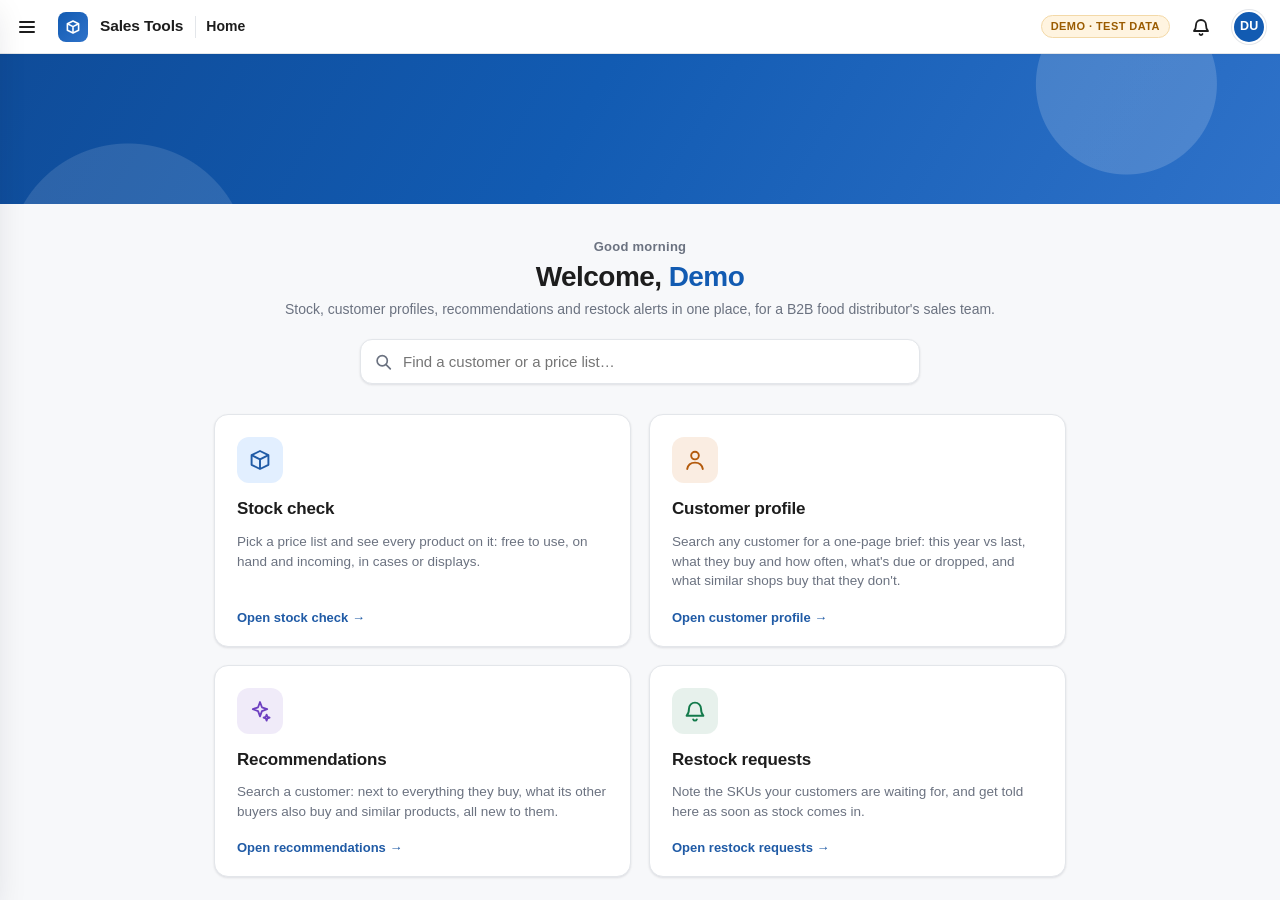
==== index.html @ 36ff4509 "Sales Tools: stock check, customer profile, recommendations and restock alerts (demo on test data) P" ====
<!DOCTYPE html>
<html lang="en">
<head>
<meta charset="utf-8">
<meta name="viewport" content="width=device-width, initial-scale=1">
<link rel="icon" type="image/svg+xml" href="assets/favicon.svg">
<title>Sales Tools · demo</title>
<script src="assets/demo-api.js"></script>
<style>
  :root {
    --brand: #125bb2;
    --navy: #205ba6;
    --navy-light: #2f72c9;
    --navy-dk: #17457d;
    --blue-lt: #e2efff;
    --red: #d82332;
    --cream: #fdfce8;
    --bg: #f7f8fa;
    --soft: #f2f4f7;
    --ink: #1d1d1d;
    --muted: #6b7280;
    --card: #ffffff;
    --line: #e3e6ea;
    --shadow: 0 1px 2px rgba(16,24,40,.05), 0 1px 3px rgba(16,24,40,.06);
    --shadow-lg: 0 12px 32px rgba(16,24,40,.12), 0 4px 10px rgba(16,24,40,.06);
  }
  @media (prefers-color-scheme: dark) {
    :root {
      --bg: #12151c;
      --soft: #1b1f2b;
      --ink: #e7e9ee;
      --muted: #9aa3b2;
      --card: #181c26;
      --line: #2c3345;
      --blue-lt: #1c2a3f;
      --navy-dk: #9cc2f2;
      --shadow: 0 1px 2px rgba(0,0,0,.24), 0 1px 3px rgba(0,0,0,.2);
      --shadow-lg: 0 12px 32px rgba(0,0,0,.4), 0 4px 10px rgba(0,0,0,.3);
    }
  }
  * { box-sizing: border-box; }
  [hidden] { display: none !important; }
  html, body { height: 100%; margin: 0; }
  body {
    display: flex; flex-direction: column;
    background: var(--bg); color: var(--ink);
    font: 14px/1.45 -apple-system, BlinkMacSystemFont, "Segoe UI", Roboto, Helvetica, Arial, sans-serif;
    -webkit-font-smoothing: antialiased;
  }
  button { font: inherit; cursor: pointer; }

  /* ---- top bar ---- */
  .appbar {
    flex: none; height: 54px; padding: 0 14px 0 8px;
    display: flex; align-items: center; gap: 12px;
    background: var(--card); border-bottom: 1px solid var(--line);
    box-shadow: 0 1px 3px rgba(0,0,0,.04);
    color: var(--ink); position: relative; z-index: 30;
  }
  .menu-btn {
    width: 38px; height: 38px; border: 0; border-radius: 9px; background: transparent;
    color: var(--ink); display: flex; align-items: center; justify-content: center;
  }
  .menu-btn:hover { background: var(--soft); }
  .brand { display: flex; align-items: center; gap: 12px; border: 0; background: none; color: inherit; padding: 0; }
  .brand .mark {
    width: 30px; height: 30px; border-radius: 8px; display: flex; align-items: center; justify-content: center;
    background: linear-gradient(135deg, var(--brand), #2f72c9); color: #fff;
  }
  .brand .wordmark { font-weight: 750; font-size: 15.5px; letter-spacing: -.01em; }
  .demo-tag {
    font-size: 11px; font-weight: 700; letter-spacing: .04em; text-transform: uppercase; color: #9a5b00;
    background: #fff4e0; border: 1px solid #f3d9a8; border-radius: 20px; padding: 3px 9px; white-space: nowrap;
  }
  .crumb { display: flex; align-items: center; gap: 10px; font-size: 14px; font-weight: 600; white-space: nowrap; }
  .crumb::before { content: ""; width: 1px; height: 22px; background: var(--line); }
  .spacer { flex: 1; }
  .help-btn {
    border: 1px solid var(--line); background: var(--card); color: var(--navy); border-radius: 18px;
    padding: 6px 13px; font-size: 12.5px; font-weight: 650; white-space: nowrap;
  }
  .help-btn:hover { background: var(--blue-lt); }
  .me { position: relative; }
  .avatar {
    width: 34px; height: 34px; border-radius: 50%; border: 2px solid var(--card);
    background: var(--brand); color: #fff; font-size: 12.5px; font-weight: 700; letter-spacing: .02em;
    box-shadow: 0 0 0 1px var(--line);
  }
  .avatar:hover { box-shadow: 0 0 0 2px var(--blue-lt); }
  .me-menu {
    position: absolute; right: 0; top: calc(100% + 8px); min-width: 220px; z-index: 60;
    background: var(--card); color: var(--ink); border: 1px solid var(--line); border-radius: 12px;
    box-shadow: var(--shadow-lg); padding: 14px 14px 10px;
  }
  .me-name { font-weight: 650; font-size: 14px; }
  .me-mail { font-size: 12px; color: var(--muted); margin-top: 1px; word-break: break-all; }
  .me-menu a {
    display: block; margin-top: 12px; padding: 8px 10px; border-radius: 8px; text-align: center;
    background: var(--soft); color: var(--ink); text-decoration: none; font-size: 13px; font-weight: 600;
  }
  .me-menu a:hover { background: var(--blue-lt); color: var(--navy-dk); }

  /* The Catalogue builder has its own header (with a ☰ that opens this
     menu), so the bar steps aside while it's open. */
  body.bare .appbar { display: none; }

  /* ---- back-in-stock alerts: bell in the bar, card floating top-right ---- */
  .bell {
    position: relative; width: 38px; height: 38px; border: 0; border-radius: 9px; background: transparent;
    color: var(--ink); display: flex; align-items: center; justify-content: center;
  }
  .bell:hover { background: var(--soft); }
  .badge.dot {
    position: absolute; top: 3px; right: 1px; height: 18px; min-width: 18px; padding: 0 5px;
    border-radius: 9px; font-size: 10.5px; border: 2px solid var(--card); margin: 0;
  }
  .toast {
    position: fixed; top: 66px; right: 16px; z-index: 35; width: min(380px, calc(100vw - 32px));
    display: flex; align-items: center; gap: 12px; padding: 12px 10px 12px 14px;
    background: var(--card); border: 1px solid rgba(19,122,75,.35); border-left: 4px solid #137a4b;
    border-radius: 12px; box-shadow: var(--shadow-lg); animation: toast-in .25s ease;
  }
  @keyframes toast-in { from { opacity: 0; transform: translateY(-8px); } to { opacity: 1; transform: none; } }
  .toast .ic {
    width: 36px; height: 36px; border-radius: 10px; flex: none; display: flex; align-items: center; justify-content: center;
    background: rgba(19,122,75,.10); color: #137a4b;
  }
  .toast .grow { flex: 1; min-width: 0; }
  .toast b { display: block; font-size: 13.5px; color: #137a4b; }
  .toast small {
    display: block; font-size: 12px; color: var(--muted); margin-top: 1px;
    white-space: nowrap; overflow: hidden; text-overflow: ellipsis;
  }
  .toast-view {
    border: 0; border-radius: 8px; padding: 7px 12px; background: #137a4b; color: #fff; font-weight: 650; font-size: 12.5px;
  }
  .toast-view:hover { background: #0f6640; }
  .toast-x {
    width: 28px; height: 28px; border: 0; border-radius: 7px; background: transparent; color: var(--muted); font-size: 18px; line-height: 1;
  }
  .toast-x:hover { background: var(--soft); color: var(--ink); }

  /* ---- slide-out menu ---- */
  .scrim {
    position: fixed; inset: 0; background: rgba(15,23,42,.32); z-index: 40;
    opacity: 0; pointer-events: none; transition: opacity .18s;
  }
  .scrim.open { opacity: 1; pointer-events: auto; }
  .drawer {
    position: fixed; top: 0; bottom: 0; left: 0; width: min(310px, 86vw); z-index: 50;
    background: var(--card); box-shadow: var(--shadow-lg);
    display: flex; flex-direction: column;
    transform: translateX(-102%); transition: transform .2s ease;
  }
  .drawer.open { transform: none; }
  .drawer-head {
    /* The patterned banner, so the menu doesn't repeat the landing page's. */
    height: 120px; flex: none; position: relative;
    background: radial-gradient(circle at 85% 30%, rgba(255,255,255,.18) 0 46px, transparent 47px),
      radial-gradient(circle at 70% 120%, rgba(255,255,255,.12) 0 70px, transparent 71px),
      linear-gradient(135deg, var(--brand), #2f72c9);
  }
  .drawer-head .x {
    position: absolute; top: 10px; left: 10px; width: 32px; height: 32px; border: 0; border-radius: 50%;
    background: #fff; color: var(--brand); font-size: 20px; line-height: 1;
    box-shadow: 0 1px 4px rgba(0,0,0,.25);
  }
  .drawer-head .x:hover { background: var(--blue-lt); }
  .drawer h2 {
    margin: 16px 20px 2px; font-size: 11px; text-transform: uppercase; letter-spacing: .08em; color: var(--muted);
  }
  .drawer nav { padding: 10px; display: flex; flex-direction: column; gap: 2px; }
  .nav-item {
    display: flex; align-items: center; gap: 12px; width: 100%; text-align: left;
    padding: 10px 12px; border: 0; border-radius: 9px; background: transparent; color: var(--ink);
  }
  .nav-item:hover { background: var(--soft); }
  .nav-item.on { background: var(--blue-lt); color: var(--navy-dk); }
  .nav-item .ic {
    width: 34px; height: 34px; border-radius: 8px; flex: none; display: flex; align-items: center; justify-content: center;
    background: var(--soft); color: var(--navy);
  }
  .nav-item.on .ic { background: var(--card); }
  .nav-item b { display: block; font-size: 13.5px; font-weight: 650; }
  .nav-item small { display: block; font-size: 11.5px; color: var(--muted); margin-top: 1px; }

  /* ---- views ---- */
  .views { flex: 1; position: relative; min-height: 0; }
  .views iframe, .views .notice, .views .home {
    position: absolute; inset: 0; width: 100%; height: 100%; border: 0; background: var(--bg);
  }

  .home { overflow-y: auto; }
  .hero {
    position: relative; overflow: hidden; background: #fff; border-bottom: 1px solid var(--line);
    height: 150px; width: 100%; border-bottom: 0;
    background: radial-gradient(circle at 88% 20%, rgba(255,255,255,.16) 0 90px, transparent 91px),
      radial-gradient(circle at 10% 140%, rgba(255,255,255,.12) 0 120px, transparent 121px),
      linear-gradient(120deg, #0f4c99, #125bb2 45%, #2f72c9);
  }
  .hero img {
    position: absolute; inset: 0; width: 100%; height: 100%;
    object-fit: cover; object-position: center; display: block;
  }
  .home-intro { max-width: 980px; margin: 0 auto; padding: 34px 24px 4px; text-align: center; }
  .home-intro .hello { font-size: 13px; color: var(--muted); font-weight: 600; letter-spacing: .02em; }
  .home-intro h1 { margin: 4px 0 6px; font-size: 28px; letter-spacing: -.02em; line-height: 1.15; }
  .home-intro h1 .name { color: var(--brand); }
  .home-intro p { margin: 0; color: var(--muted); font-size: 14px; }

  /* Jump straight to a customer or a price list from the home page. */
  .jump { position: relative; max-width: 560px; margin: 20px auto 0; text-align: left; }
  .jump input {
    width: 100%; padding: 13px 16px 13px 42px; border: 1px solid var(--line); border-radius: 12px; background: var(--card);
    font-size: 15px; outline: none; box-shadow: var(--shadow);
  }
  .jump input:focus { border-color: var(--navy); box-shadow: 0 0 0 4px rgba(32,91,166,.14); }
  .jump svg.glass { position: absolute; left: 15px; top: 50%; transform: translateY(-50%); color: var(--muted); pointer-events: none; }
  .jump-results {
    position: absolute; top: calc(100% + 6px); left: 0; right: 0; z-index: 30; background: var(--card);
    border: 1px solid var(--line); border-radius: 12px; box-shadow: var(--shadow-lg); max-height: 380px; overflow-y: auto; padding: 6px;
  }
  .jump-results .grp { font-size: 10.5px; text-transform: uppercase; letter-spacing: .07em; color: var(--muted); font-weight: 700; padding: 8px 10px 4px; }
  .jump-results button {
    display: flex; align-items: center; gap: 10px; width: 100%; border: 0; background: transparent; text-align: left;
    padding: 8px 10px; border-radius: 8px; cursor: pointer; color: var(--ink);
  }
  .jump-results button:hover, .jump-results button.sel { background: var(--blue-lt); }
  .jump-results .k {
    width: 28px; height: 28px; border-radius: 7px; flex: none; display: flex; align-items: center; justify-content: center;
    background: var(--soft); color: var(--navy);
  }
  .jump-results .g { flex: 1; min-width: 0; }
  .jump-results .g b { display: block; font-size: 13.5px; font-weight: 600; overflow: hidden; text-overflow: ellipsis; white-space: nowrap; }
  .jump-results .g small { display: block; font-size: 11.5px; color: var(--muted); overflow: hidden; text-overflow: ellipsis; white-space: nowrap; }
  .jump-results .to { font-size: 11.5px; color: var(--navy); font-weight: 650; white-space: nowrap; }
  .jump-results .none { padding: 12px; font-size: 13px; color: var(--muted); }

  .tools {
    max-width: 900px; margin: 26px auto 0; padding: 0 24px 48px;
    display: grid; grid-template-columns: repeat(auto-fit, minmax(min(100%, 380px), 1fr)); gap: 18px;
  }
  .tool {
    text-align: left; border: 1px solid var(--line); border-radius: 14px; background: var(--card);
    box-shadow: var(--shadow); padding: 22px 22px 18px; color: var(--ink);
    display: flex; flex-direction: column; gap: 10px; transition: transform .15s, box-shadow .15s, border-color .15s;
  }
  .tool:hover { transform: translateY(-2px); border-color: #b9c9de; box-shadow: var(--shadow-lg); }
  .tool .ic {
    width: 46px; height: 46px; border-radius: 12px; display: flex; align-items: center; justify-content: center;
    background: var(--blue-lt); color: var(--navy);
  }
  .tool.red .ic { background: rgba(216,35,50,.10); color: var(--red); }
  .tool.green .ic { background: rgba(19,122,75,.10); color: #137a4b; }
  .tool.violet .ic { background: rgba(109,63,192,.10); color: #6d3fc0; }
  .tool.orange .ic { background: rgba(214,110,20,.12); color: #b35a0c; }
  /* An odd card out at the end takes the full row. */
  .tool:last-child:nth-child(odd) { grid-column: 1 / -1; }
  .tool { position: relative; }
  .badge {
    min-width: 20px; height: 20px; padding: 0 6px; border-radius: 10px; background: #137a4b; color: #fff;
    font-size: 11.5px; font-weight: 700; display: inline-flex; align-items: center; justify-content: center;
    margin-left: auto; flex: none;
  }
  .badge.corner { position: absolute; top: 16px; right: 16px; height: 24px; min-width: 24px; border-radius: 12px; font-size: 12.5px; }
  .restock-banner {
    display: flex; align-items: center; gap: 12px; width: calc(100% - 48px); max-width: 852px;
    margin: 22px auto 0; padding: 12px 16px; border: 1px solid rgba(19,122,75,.35); border-radius: 12px;
    background: rgba(19,122,75,.08); color: #137a4b; font-weight: 600; font-size: 14px; text-align: left;
  }
  .restock-banner:hover { background: rgba(19,122,75,.13); }
  .restock-banner .grow { flex: 1; }
  .restock-banner .go { font-size: 13px; }
  .tool h3 { margin: 4px 0 0; font-size: 17px; letter-spacing: -.01em; }
  .tool p { margin: 0; font-size: 13.5px; color: var(--muted); }
  .tool .go { margin-top: auto; padding-top: 8px; font-size: 13px; font-weight: 650; color: var(--navy); }

  .notice { display: flex; align-items: center; justify-content: center; padding: 16px; }
  .notice div {
    max-width: 460px; background: var(--card); border: 1px solid var(--line);
    border-radius: 12px; padding: 22px 24px; font-size: 14px; line-height: 1.5;
  }
  .notice h2 { margin: 0 0 8px; font-size: 16px; }
  .notice code { font-size: 12.5px; }
  .notice button {
    margin-top: 12px; border: 0; border-radius: 8px; padding: 8px 14px;
    background: var(--navy); color: #fff; font-weight: 600;
  }

  @media (max-width: 640px) {
    .help-btn { padding: 6px 10px; }
    .brand img { height: 22px; }
    .tools { padding: 0 16px 36px; margin-top: 20px; }
    .home-intro { padding: 24px 16px 0; }
    .home-intro h1 { font-size: 23px; }
  }
</style>
</head>
<body>
<header class="appbar">
  <button class="menu-btn" id="menu-btn" aria-label="Open the sales tools menu" aria-expanded="false" aria-controls="drawer">
    <svg width="20" height="20" viewBox="0 0 20 20" fill="none" stroke="currentColor" stroke-width="2" stroke-linecap="round"><path d="M3 5h14M3 10h14M3 15h14"/></svg>
  </button>
  <button class="brand" data-go="home" aria-label="Home">
    <span class="mark" aria-hidden="true"><svg width="16" height="16" viewBox="0 0 20 20" fill="none" stroke="currentColor" stroke-width="2" stroke-linejoin="round"><path d="M10 2.5 17 6v8l-7 3.5L3 14V6z"/><path d="M3 6l7 3.5L17 6M10 9.5v8"/></svg></span>
    <span class="wordmark">Sales Tools</span>
  </button>
  <span class="crumb" id="crumb">Home</span>
  <span class="spacer"></span>
  <span class="demo-tag" title="Every customer, product, order and stock figure here is made up">Demo · test data</span>
  <button class="help-btn" id="help-btn" hidden>How it works</button>
  <button class="bell" data-go="restock" id="bell" aria-label="Restock requests">
    <svg width="20" height="20" viewBox="0 0 20 20" fill="none" stroke="currentColor" stroke-width="1.8" stroke-linecap="round" stroke-linejoin="round"><path d="M5 8a5 5 0 0 1 10 0c0 4 1.5 5.5 2 6H3c.5-.5 2-2 2-6z"/><path d="M8.5 17a1.6 1.6 0 0 0 3 0"/></svg>
    <span class="badge dot" data-badge hidden></span>
  </button>
  <div class="me" id="me" hidden>
    <button class="avatar" id="avatar" aria-haspopup="true" aria-expanded="false" aria-controls="me-menu"></button>
    <div class="me-menu" id="me-menu" hidden>
      <div class="me-name" id="me-name"></div>
      <div class="me-mail" id="me-mail"></div>
    </div>
  </div>
</header>

<div class="toast" id="toast" role="status" hidden>
  <span class="ic"><svg width="20" height="20" viewBox="0 0 20 20" fill="none" stroke="currentColor" stroke-width="1.8" stroke-linecap="round" stroke-linejoin="round"><path d="M5 8a5 5 0 0 1 10 0c0 4 1.5 5.5 2 6H3c.5-.5 2-2 2-6z"/><path d="M8.5 17a1.6 1.6 0 0 0 3 0"/></svg></span>
  <div class="grow">
    <b id="toast-title"></b>
    <small id="toast-text"></small>
  </div>
  <button class="toast-view" id="toast-view">View</button>
  <button class="toast-x" id="toast-x" aria-label="Hide until something new comes in">&times;</button>
</div>

<div class="scrim" id="scrim"></div>
<aside class="drawer" id="drawer" aria-label="Sales tools">
  <div class="drawer-head" role="img" aria-label="Sales tools">
    <button class="x" id="drawer-close" aria-label="Close menu">&times;</button>
  </div>
  <h2>Sales tools</h2>
  <nav>
    <button class="nav-item" data-go="home">
      <span class="ic"><svg width="18" height="18" viewBox="0 0 20 20" fill="none" stroke="currentColor" stroke-width="1.8" stroke-linejoin="round"><path d="M3 9.5 10 3.5l7 6V17a1 1 0 0 1-1 1h-3.5v-5h-5v5H4a1 1 0 0 1-1-1z"/></svg></span>
      <span><b>Home</b><small>All the sales tools</small></span>
    </button>
    <button class="nav-item" data-go="stock">
      <span class="ic"><svg width="18" height="18" viewBox="0 0 20 20" fill="none" stroke="currentColor" stroke-width="1.8" stroke-linejoin="round"><path d="M10 2.5 17 6v8l-7 3.5L3 14V6z"/><path d="M3 6l7 3.5L17 6M10 9.5v8"/></svg></span>
      <span><b>Stock check</b><small>Live stock &amp; ETAs per price list</small></span>
    </button>
    <button class="nav-item" data-go="customer">
      <span class="ic"><svg width="18" height="18" viewBox="0 0 20 20" fill="none" stroke="currentColor" stroke-width="1.8" stroke-linecap="round" stroke-linejoin="round"><path d="M10 9.5a3.2 3.2 0 1 0 0-6.4 3.2 3.2 0 0 0 0 6.4z"/><path d="M3.5 17.5c.6-3.3 3.3-5.3 6.5-5.3s5.9 2 6.5 5.3"/></svg></span>
      <span><b>Customer profile</b><small>One customer, before a visit or call</small></span>
    </button>
    <button class="nav-item" data-go="reco">
      <span class="ic"><svg width="18" height="18" viewBox="0 0 20 20" fill="none" stroke="currentColor" stroke-width="1.6" stroke-linecap="round" stroke-linejoin="round"><path d="M10 2.5l1.6 4.4 4.4 1.6-4.4 1.6L10 14.5l-1.6-4.4L4 8.5l4.4-1.6z"/><path d="M15.5 13l.7 1.8 1.8.7-1.8.7-.7 1.8-.7-1.8-1.8-.7 1.8-.7z"/></svg></span>
      <span><b>Recommendations</b><small>What to offer a customer next</small></span>
    </button>
    <button class="nav-item" data-go="restock">
      <span class="ic"><svg width="18" height="18" viewBox="0 0 20 20" fill="none" stroke="currentColor" stroke-width="1.8" stroke-linecap="round" stroke-linejoin="round"><path d="M5 8a5 5 0 0 1 10 0c0 4 1.5 5.5 2 6H3c.5-.5 2-2 2-6z"/><path d="M8.5 17a1.6 1.6 0 0 0 3 0"/></svg></span>
      <span><b>Restock requests</b><small>Get told when stock comes in</small></span>
      <span class="badge" data-badge hidden></span>
    </button>
  </nav>
</aside>

<div class="views">
  <section class="home" id="view-home">
    <div class="hero" aria-hidden="true"></div>
    <div class="home-intro">
      <div class="hello hello-text">Hello</div>
      <h1 class="welcome">Welcome</h1>
      <p>Stock, customer profiles, recommendations and restock alerts in one place, for a B2B food distributor's sales team.</p>
      <div class="jump" id="jump">
        <svg class="glass" width="17" height="17" viewBox="0 0 20 20" fill="none" stroke="currentColor" stroke-width="2" stroke-linecap="round"><circle cx="8.5" cy="8.5" r="6"/><path d="M13 13l5 5"/></svg>
        <input id="jump-q" type="search" placeholder="Find a customer or a price list…" autocomplete="off" aria-label="Find a customer or a price list">
        <div class="jump-results" id="jump-results" hidden></div>
      </div>
    </div>
    <button class="restock-banner" data-go="restock" id="restock-banner" hidden>
      <span class="ic"><svg width="20" height="20" viewBox="0 0 20 20" fill="none" stroke="currentColor" stroke-width="1.8" stroke-linecap="round" stroke-linejoin="round"><path d="M5 8a5 5 0 0 1 10 0c0 4 1.5 5.5 2 6H3c.5-.5 2-2 2-6z"/><path d="M8.5 17a1.6 1.6 0 0 0 3 0"/></svg></span>
      <span class="grow" id="restock-banner-text"></span>
      <span class="go">View →</span>
    </button>
    <div class="tools">
      <button class="tool" data-go="stock">
        <span class="ic"><svg width="24" height="24" viewBox="0 0 20 20" fill="none" stroke="currentColor" stroke-width="1.6" stroke-linejoin="round"><path d="M10 2.5 17 6v8l-7 3.5L3 14V6z"/><path d="M3 6l7 3.5L17 6M10 9.5v8"/></svg></span>
        <h3>Stock check</h3>
        <p>Pick a price list and see every product on it: free to use, on hand and incoming, in cases or displays.</p>
        <span class="go">Open stock check →</span>
      </button>
      <button class="tool orange" data-go="customer">
        <span class="ic"><svg width="24" height="24" viewBox="0 0 20 20" fill="none" stroke="currentColor" stroke-width="1.6" stroke-linecap="round" stroke-linejoin="round"><path d="M10 9.5a3.2 3.2 0 1 0 0-6.4 3.2 3.2 0 0 0 0 6.4z"/><path d="M3.5 17.5c.6-3.3 3.3-5.3 6.5-5.3s5.9 2 6.5 5.3"/></svg></span>
        <h3>Customer profile</h3>
        <p>Search any customer for a one-page brief: this year vs last, what they buy and how often, what's due or dropped, and what similar shops buy that they don't.</p>
        <span class="go">Open customer profile →</span>
      </button>
      <button class="tool violet" data-go="reco">
        <span class="ic"><svg width="24" height="24" viewBox="0 0 20 20" fill="none" stroke="currentColor" stroke-width="1.5" stroke-linecap="round" stroke-linejoin="round"><path d="M10 2.5l1.6 4.4 4.4 1.6-4.4 1.6L10 14.5l-1.6-4.4L4 8.5l4.4-1.6z"/><path d="M15.5 13l.7 1.8 1.8.7-1.8.7-.7 1.8-.7-1.8-1.8-.7 1.8-.7z"/></svg></span>
        <h3>Recommendations</h3>
        <p>Search a customer: next to everything they buy, what its other buyers also buy and similar products, all new to them.</p>
        <span class="go">Open recommendations →</span>
      </button>
      <button class="tool green" data-go="restock">
        <span class="ic"><svg width="24" height="24" viewBox="0 0 20 20" fill="none" stroke="currentColor" stroke-width="1.6" stroke-linecap="round" stroke-linejoin="round"><path d="M5 8a5 5 0 0 1 10 0c0 4 1.5 5.5 2 6H3c.5-.5 2-2 2-6z"/><path d="M8.5 17a1.6 1.6 0 0 0 3 0"/></svg></span>
        <span class="badge corner" data-badge hidden></span>
        <h3>Restock requests</h3>
        <p>Note the SKUs your customers are waiting for, and get told here as soon as stock comes in.</p>
        <span class="go">Open restock requests →</span>
      </button>
    </div>
  </section>
  <iframe id="view-stock" title="Stock check" hidden></iframe>
  <iframe id="view-catalog" title="Catalog builder" hidden></iframe>
  <iframe id="view-restock" title="Restock requests" hidden></iframe>
  <iframe id="view-reco" title="Recommendations" hidden></iframe>
  <iframe id="view-customer" title="Customer profile" hidden></iframe>
  <div class="notice" id="catalog-down" hidden>
    <div>

    </div>
  </div>
</div>

<script src="assets/restock-core.js"></script>
<script>
  // The same page runs on the website and from the reports app on a Mac
  // (port 5055). On a Mac the builder keeps its own server on 8731 -- its
  // saved catalogues live in the browser under that address -- and the app
  // reports whether that server is up.
  var LOCAL = location.port === "5055";
  var VIEWS = {
    home: { title: "Home" },
    stock: { title: "Stock check", frame: "view-stock" },
    restock: { title: "Restock requests", frame: "view-restock" },
    reco: { title: "Recommendations", frame: "view-reco" },
    customer: { title: "Customer profile", frame: "view-customer" }
  };
  var home = document.getElementById("view-home");
  var stock = document.getElementById("view-stock");
  var catalog = document.getElementById("view-catalog");
  var restock = document.getElementById("view-restock");
  var reco = document.getElementById("view-reco");
  var customer = document.getElementById("view-customer");
  var down = document.getElementById("catalog-down");
  var helpBtn = document.getElementById("help-btn");
  var drawer = document.getElementById("drawer");
  var scrim = document.getElementById("scrim");
  var menuBtn = document.getElementById("menu-btn");
  var catalogState = "idle"; // idle | loaded | down

  (function greet() {
    var h = new Date().getHours();
    var text = h < 12 ? "Good morning" : h < 18 ? "Good afternoon" : "Good evening";
    document.querySelectorAll(".hello-text").forEach(function (el) { el.textContent = text; });
  })();

  // Who is signed in (website only): the Microsoft account behind
  // the sign-in, from Azure's /.auth/me. Their name comes from the account's
  // "name" claim, else from the email (jane.doe@... -> Jane Doe).
  function titleCase(w) { return w.charAt(0).toUpperCase() + w.slice(1).toLowerCase(); }

  function personFrom(principal) {
    var claims = principal.claims || [];
    var claim = function (types) {
      for (var i = 0; i < claims.length; i++) {
        if (types.indexOf(claims[i].typ) !== -1 && claims[i].val) return claims[i].val;
      }
      return "";
    };
    var email = principal.userDetails || claim(["preferred_username", "email"]);
    var name = claim(["name", "http://schemas.xmlsoap.org/ws/2005/05/identity/claims/name"]);
    if (!name || name.indexOf("@") !== -1) {
      name = (email.split("@")[0] || "").split(/[._-]+/).filter(Boolean).map(titleCase).join(" ");
    }
    return { name: name, email: email };
  }

  function showPerson(person) {
    if (!person.name) return;
    var first = person.name.split(/\s+/)[0];
    document.querySelectorAll(".welcome").forEach(function (el) {
      el.textContent = "Welcome, ";
      var n = document.createElement("span");
      n.className = "name";
      n.textContent = first;
      el.appendChild(n);
    });
    var parts = person.name.split(/\s+/);
    var initials = (parts[0].charAt(0) + (parts.length > 1 ? parts[parts.length - 1].charAt(0) : "")).toUpperCase();
    var avatar = document.getElementById("avatar");
    avatar.textContent = initials;
    avatar.title = person.name;
    avatar.setAttribute("aria-label", "Account: " + person.name);
    document.getElementById("me-name").textContent = person.name;
    document.getElementById("me-mail").textContent = person.email;
    document.getElementById("me").hidden = false;
  }

  if (!LOCAL) {
    fetch("/.auth/me").then(function (r) { return r.json(); }).then(function (d) {
      if (d && d.clientPrincipal) showPerson(personFrom(d.clientPrincipal));
    }).catch(function () {});
  }

  var meMenu = document.getElementById("me-menu");
  var avatarBtn = document.getElementById("avatar");
  avatarBtn.addEventListener("click", function (e) {
    e.stopPropagation();
    meMenu.hidden = !meMenu.hidden;
    avatarBtn.setAttribute("aria-expanded", meMenu.hidden ? "false" : "true");
  });
  document.addEventListener("click", function (e) {
    if (!meMenu.hidden && !meMenu.contains(e.target)) { meMenu.hidden = true; avatarBtn.setAttribute("aria-expanded", "false"); }
  });

  function setDrawer(open) {
    drawer.classList.toggle("open", open);
    scrim.classList.toggle("open", open);
    menuBtn.setAttribute("aria-expanded", open ? "true" : "false");
    if (open) drawer.querySelector(".nav-item.on, .nav-item").focus();
  }

  function current() {
    var v = location.hash.replace("#", "");
    return VIEWS[v] ? v : "home";
  }

  function paint() {
    var view = current();
    home.hidden = view !== "home";
    stock.hidden = view !== "stock";
    restock.hidden = view !== "restock";
    reco.hidden = view !== "reco";
    customer.hidden = view !== "customer";
    catalog.hidden = view !== "catalog" || catalogState !== "loaded";
    document.body.classList.toggle("bare", !catalog.hidden);
    down.hidden = view !== "catalog" || catalogState !== "down";
  }

  function show(view) {
    if (view === "stock" && !stock.getAttribute("src")) stock.src = "stock-check.html";
    if (view === "restock" && !restock.getAttribute("src")) restock.src = "restock.html";
    if (view === "reco" && !reco.getAttribute("src")) reco.src = "reco.html";
    if (view === "customer" && !customer.getAttribute("src")) customer.src = "customer.html";
    document.querySelectorAll(".nav-item").forEach(function (b) {
      b.classList.toggle("on", b.dataset.go === view);
    });
    document.getElementById("crumb").textContent = VIEWS[view].title;
    // The tool's own instructions; the Catalogue builder has its own button.
    helpBtn.hidden = !VIEWS[view].frame;
    document.title = (view === "home" ? "Sales Tools · demo" : VIEWS[view].title + " · Sales Tools");
    paint();
    if (window.SalesRestock) showToast(window.SalesRestock.alerts());
  }

  function go(view) {
    history.replaceState(null, "", view === "home" ? location.pathname : "#" + view);
    show(view);
    setDrawer(false);
  }

  document.querySelectorAll("[data-go]").forEach(function (b) {
    b.addEventListener("click", function () { go(b.dataset.go); });
  });
  menuBtn.addEventListener("click", function () { setDrawer(!drawer.classList.contains("open")); });
  scrim.addEventListener("click", function () { setDrawer(false); });
  document.getElementById("drawer-close").addEventListener("click", function () { setDrawer(false); });
  document.addEventListener("keydown", function (e) {
    if (e.key === "Escape" && drawer.classList.contains("open")) { setDrawer(false); menuBtn.focus(); }
  });
  helpBtn.addEventListener("click", function () {
    var frame = VIEWS[current()].frame && document.getElementById(VIEWS[current()].frame);
    if (frame && frame.contentWindow) frame.contentWindow.postMessage({ app: "toggle-help" }, "*");
  });
  // The builder's own ☰ asks for the menu.
  var PAGES = { stock: "stock-check.html", customer: "customer.html", reco: "reco.html", restock: "restock.html" };
  // Opens a tool on something in particular: a customer's profile, a price
  // list's stock ("#pl=17&client=884").
  function openView(view, hash) {
    if (!PAGES[view]) return;
    go(view);
    var frame = document.getElementById(VIEWS[view].frame);
    frame.src = PAGES[view] + (hash ? "#" + hash : "");
  }
  // ---- home: find a customer (opens their profile) or a price list (its stock) ----
  (function jump() {
    var q = document.getElementById("jump-q"), box = document.getElementById("jump-results");
    var ICON_P = '<svg width="14" height="14" viewBox="0 0 20 20" fill="none" stroke="currentColor" stroke-width="1.8" stroke-linecap="round"><path d="M10 9.5a3.2 3.2 0 1 0 0-6.4 3.2 3.2 0 0 0 0 6.4z"/><path d="M3.5 17.5c.6-3.3 3.3-5.3 6.5-5.3s5.9 2 6.5 5.3"/></svg>';
    var ICON_L = '<svg width="14" height="14" viewBox="0 0 20 20" fill="none" stroke="currentColor" stroke-width="1.8" stroke-linecap="round"><path d="M7 5.5h9M7 10h9M7 14.5h9M3.5 5.5h.01M3.5 10h.01M3.5 14.5h.01"/></svg>';
    var lists = [], customers = [], asked = "", timer = null, sel = -1;
    function esc(t) { return String(t == null ? "" : t).replace(/&/g, "&amp;").replace(/</g, "&lt;").replace(/>/g, "&gt;").replace(/"/g, "&quot;"); }
    function loadLists() {
      try { lists = JSON.parse(localStorage.getItem("st-stock-pricelists")) || []; } catch (e) {}
      fetch("/api/pricelists").then(function (r) { return r.json(); }).then(function (d) {
        if (d.results) { lists = d.results; try { localStorage.setItem("st-stock-pricelists", JSON.stringify(lists)); } catch (e) {} }
      }).catch(function () {});
    }
    function items() { return Array.prototype.slice.call(box.querySelectorAll("button")); }
    function draw() {
      var t = q.value.trim().toLowerCase();
      if (!t) { box.hidden = true; return; }
      var pl = lists.filter(function (p) { return p.name.toLowerCase().indexOf(t) > -1; }).slice(0, 5);
      var cs = asked.toLowerCase() === t ? customers.slice(0, 6) : [];
      var html = "";
      if (cs.length) html += '<div class="grp">Customers</div>' + cs.map(function (c, i) {
        return '<button type="button" data-c="' + i + '"><span class="k">' + ICON_P + '</span><span class="g"><b>' + esc(c.name) + "</b><small>" +
          esc([c.place, c.pricelist && c.pricelist.name].filter(Boolean).join(" · ")) + '</small></span><span class="to">Profile →</span></button>';
      }).join("");
      if (pl.length) html += '<div class="grp">Price lists</div>' + pl.map(function (p) {
        return '<button type="button" data-p="' + p.id + '"><span class="k">' + ICON_L + '</span><span class="g"><b>' + esc(p.name) + "</b><small>" +
          esc(p.tag) + '</small></span><span class="to">Stock →</span></button>';
      }).join("");
      if (!html) html = '<div class="none">' + (t.length >= 2 && asked.toLowerCase() !== t ? "Searching customers…" : "Nothing matches.") + "</div>";
      box.innerHTML = html;
      box.hidden = false;
      sel = -1;
      items().forEach(function (b) {
        b.addEventListener("click", function () {
          if (b.dataset.c != null) openView("customer", String(customers[+b.dataset.c].id));
          else openView("stock", "pl=" + b.dataset.p);
          q.value = ""; box.hidden = true;
        });
      });
    }
    q.addEventListener("focus", function () { if (!lists.length) loadLists(); draw(); });
    q.addEventListener("input", function () {
      var t = q.value.trim();
      clearTimeout(timer);
      draw();
      if (t.length < 2) return;
      timer = setTimeout(function () {
        fetch("/api/customers?q=" + encodeURIComponent(t)).then(function (r) { return r.json(); }).then(function (d) {
          if (q.value.trim() !== t || d.error) return;
          customers = d.results || [];
          asked = t;
          draw();
        }).catch(function () {});
      }, 250);
    });
    q.addEventListener("keydown", function (e) {
      var list = items();
      if (e.key === "ArrowDown" || e.key === "ArrowUp") {
        e.preventDefault();
        sel = Math.max(0, Math.min(list.length - 1, sel + (e.key === "ArrowDown" ? 1 : -1)));
        list.forEach(function (b, i) { b.classList.toggle("sel", i === sel); });
        if (list[sel]) list[sel].scrollIntoView({ block: "nearest" });
      } else if (e.key === "Enter") {
        if (list[sel < 0 ? 0 : sel]) list[sel < 0 ? 0 : sel].click();
      } else if (e.key === "Escape") { box.hidden = true; q.blur(); }
    });
    document.addEventListener("click", function (e) { if (!document.getElementById("jump").contains(e.target)) box.hidden = true; });
  })();

  window.addEventListener("message", function (e) {
    if (!e.data) return;
    var fromTool = ["view-stock", "view-customer", "view-reco", "view-restock"].some(function (id) {
      return e.source === document.getElementById(id).contentWindow;
    });
    if (fromTool && e.data.app === "open-view") openView(e.data.view, e.data.hash);
    if (e.source !== catalog.contentWindow) return;
    if (e.data.app === "open-menu") setDrawer(true);
    if (e.data.app === "open-restock") go("restock");
    if (e.data.app === "go-home") go("home");
  });
  // Typing #stock / #catalog in the address bar switches tools too.
  window.addEventListener("hashchange", function () { show(current()); });

  // ---- restock alerts: badge, banner and pop-ups, whichever tool is open ----
  var RESTOCK_CHECK_MS = 10 * 60 * 1000;

  // The card shows until it's closed, and comes back when the set of
  // back-in-stock requests changes (something new arrives).
  var TOAST_KEY = "st-restock-toast-hidden";

  function alertSignature(list) {
    return list.map(function (r) { return r.id; }).sort().join(",");
  }

  function describe(r) {
    return (r.name || r.sku) + (r.customer ? " for " + r.customer : "");
  }

  function showToast(waiting) {
    var toast = document.getElementById("toast");
    var hiddenFor = "";
    try { hiddenFor = sessionStorage.getItem(TOAST_KEY) || ""; } catch (e) {}
    var n = waiting.length;
    toast.hidden = !n || current() === "restock" || hiddenFor === alertSignature(waiting);
    if (!n) return;
    document.getElementById("toast-title").textContent = n === 1 ? "Back in stock" : n + " requests back in stock";
    document.getElementById("toast-text").textContent = n === 1
      ? describe(waiting[0])
      : waiting.slice(0, 3).map(function (r) { return r.name || r.sku; }).join(", ") + (n > 3 ? "…" : "");
  }

  // The Catalogue builder draws its own header, so it gets the count too
  // and shows the same bell there.
  function tellCatalog(n) {
    if (catalog.contentWindow) catalog.contentWindow.postMessage({ app: "restock-count", count: n }, "*");
  }

  function showRestockAlerts() {
    var waiting = window.SalesRestock.alerts();
    var n = waiting.length;
    showToast(waiting);
    tellCatalog(n);
    document.querySelectorAll("[data-badge]").forEach(function (b) {
      b.hidden = !n;
      b.textContent = n;
      b.title = n + " back in stock";
    });
    var banner = document.getElementById("restock-banner");
    banner.hidden = !n;
    document.getElementById("restock-banner-text").textContent = n === 1
      ? "Good news: " + (waiting[0].name || waiting[0].sku) + (waiting[0].customer ? " for " + waiting[0].customer : "") + " is back in stock."
      : "Good news: " + n + " of your restock requests are back in stock.";
  }

  function checkRestock() {
    window.SalesRestock.refresh().then(function (res) {
      window.SalesRestock.popUp(res.arrived);
      showRestockAlerts();
    }).catch(function () {});
  }

  window.SalesRestock.init().then(function () {
    showRestockAlerts();
    // The restock page checks when it's open; otherwise check here, at most
    // every few minutes so opening the landing page stays quick.
    var last = window.SalesRestock.lastChecked();
    if (!last || Date.now() - new Date(last) > 5 * 60 * 1000) checkRestock();
    setInterval(function () { if (current() !== "restock") checkRestock(); }, RESTOCK_CHECK_MS);
  });
  document.getElementById("toast-view").addEventListener("click", function () { go("restock"); });
  document.getElementById("toast-x").addEventListener("click", function () {
    try { sessionStorage.setItem(TOAST_KEY, alertSignature(window.SalesRestock.alerts())); } catch (e) {}
    document.getElementById("toast").hidden = true;
  });
  catalog.addEventListener("load", function () { tellCatalog(window.SalesRestock.alerts().length); });
  // The restock page saves its list in the same browser storage.
  window.addEventListener("storage", function (e) {
    if (e.key && e.key.indexOf("st-restock-requests") === 0) showRestockAlerts();
  });

  show(current());
</script>
</body>
</html>
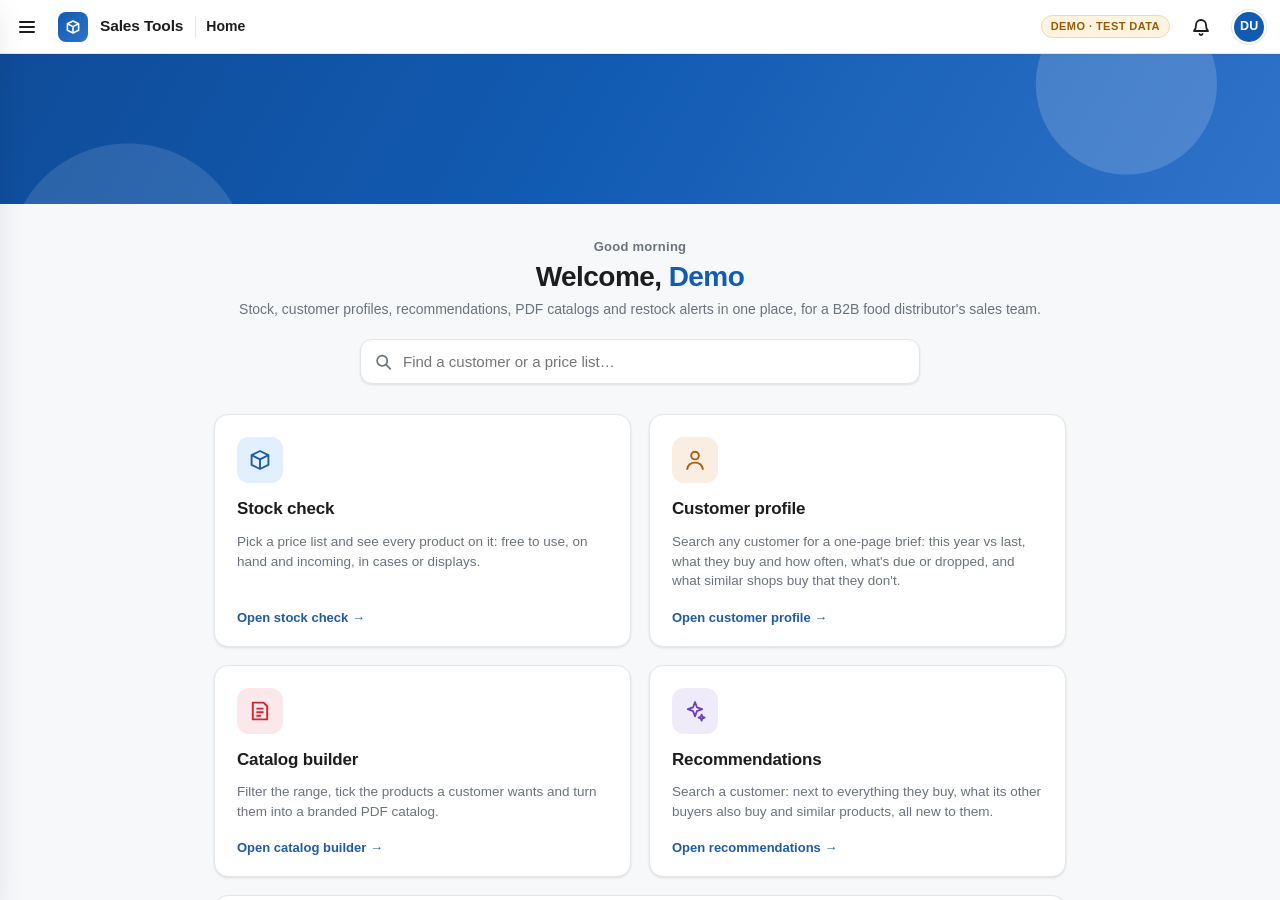
==== commit af18d617: "Add the Catalog builder to the demo Runs on the same generated products, branded for a made-up compa" ====
--- a/index.html
+++ b/index.html
@@ -351,6 +351,10 @@
       <span class="ic"><svg width="18" height="18" viewBox="0 0 20 20" fill="none" stroke="currentColor" stroke-width="1.8" stroke-linecap="round" stroke-linejoin="round"><path d="M10 9.5a3.2 3.2 0 1 0 0-6.4 3.2 3.2 0 0 0 0 6.4z"/><path d="M3.5 17.5c.6-3.3 3.3-5.3 6.5-5.3s5.9 2 6.5 5.3"/></svg></span>
       <span><b>Customer profile</b><small>One customer, before a visit or call</small></span>
     </button>
+    <button class="nav-item" data-go="catalog">
+      <span class="ic"><svg width="18" height="18" viewBox="0 0 20 20" fill="none" stroke="currentColor" stroke-width="1.8" stroke-linejoin="round"><path d="M4 3h9l3 3v11H4z"/><path d="M7 8h6M7 11h6M7 14h4"/></svg></span>
+      <span><b>Catalog builder</b><small>Branded PDF catalogs</small></span>
+    </button>
     <button class="nav-item" data-go="reco">
       <span class="ic"><svg width="18" height="18" viewBox="0 0 20 20" fill="none" stroke="currentColor" stroke-width="1.6" stroke-linecap="round" stroke-linejoin="round"><path d="M10 2.5l1.6 4.4 4.4 1.6-4.4 1.6L10 14.5l-1.6-4.4L4 8.5l4.4-1.6z"/><path d="M15.5 13l.7 1.8 1.8.7-1.8.7-.7 1.8-.7-1.8-1.8-.7 1.8-.7z"/></svg></span>
       <span><b>Recommendations</b><small>What to offer a customer next</small></span>
@@ -369,7 +373,7 @@
     <div class="home-intro">
       <div class="hello hello-text">Hello</div>
       <h1 class="welcome">Welcome</h1>
-      <p>Stock, customer profiles, recommendations and restock alerts in one place, for a B2B food distributor's sales team.</p>
+      <p>Stock, customer profiles, recommendations, PDF catalogs and restock alerts in one place, for a B2B food distributor's sales team.</p>
       <div class="jump" id="jump">
         <svg class="glass" width="17" height="17" viewBox="0 0 20 20" fill="none" stroke="currentColor" stroke-width="2" stroke-linecap="round"><circle cx="8.5" cy="8.5" r="6"/><path d="M13 13l5 5"/></svg>
         <input id="jump-q" type="search" placeholder="Find a customer or a price list…" autocomplete="off" aria-label="Find a customer or a price list">
@@ -394,6 +398,12 @@
         <p>Search any customer for a one-page brief: this year vs last, what they buy and how often, what's due or dropped, and what similar shops buy that they don't.</p>
         <span class="go">Open customer profile →</span>
       </button>
+      <button class="tool red" data-go="catalog">
+        <span class="ic"><svg width="24" height="24" viewBox="0 0 20 20" fill="none" stroke="currentColor" stroke-width="1.6" stroke-linejoin="round"><path d="M4 3h9l3 3v11H4z"/><path d="M7 8h6M7 11h6M7 14h4"/></svg></span>
+        <h3>Catalog builder</h3>
+        <p>Filter the range, tick the products a customer wants and turn them into a branded PDF catalog.</p>
+        <span class="go">Open catalog builder →</span>
+      </button>
       <button class="tool violet" data-go="reco">
         <span class="ic"><svg width="24" height="24" viewBox="0 0 20 20" fill="none" stroke="currentColor" stroke-width="1.5" stroke-linecap="round" stroke-linejoin="round"><path d="M10 2.5l1.6 4.4 4.4 1.6-4.4 1.6L10 14.5l-1.6-4.4L4 8.5l4.4-1.6z"/><path d="M15.5 13l.7 1.8 1.8.7-1.8.7-.7 1.8-.7-1.8-1.8-.7 1.8-.7z"/></svg></span>
         <h3>Recommendations</h3>
@@ -431,6 +441,7 @@
   var VIEWS = {
     home: { title: "Home" },
     stock: { title: "Stock check", frame: "view-stock" },
+    catalog: { title: "Catalog builder" },
     restock: { title: "Restock requests", frame: "view-restock" },
     reco: { title: "Recommendations", frame: "view-reco" },
     customer: { title: "Customer profile", frame: "view-customer" }
@@ -542,6 +553,7 @@
     if (view === "restock" && !restock.getAttribute("src")) restock.src = "restock.html";
     if (view === "reco" && !reco.getAttribute("src")) reco.src = "reco.html";
     if (view === "customer" && !customer.getAttribute("src")) customer.src = "customer.html";
+    if (view === "catalog" && catalogState !== "loaded") { catalogState = "loaded"; catalog.src = "catalog-builder.html"; }
     document.querySelectorAll(".nav-item").forEach(function (b) {
       b.classList.toggle("on", b.dataset.go === view);
     });
